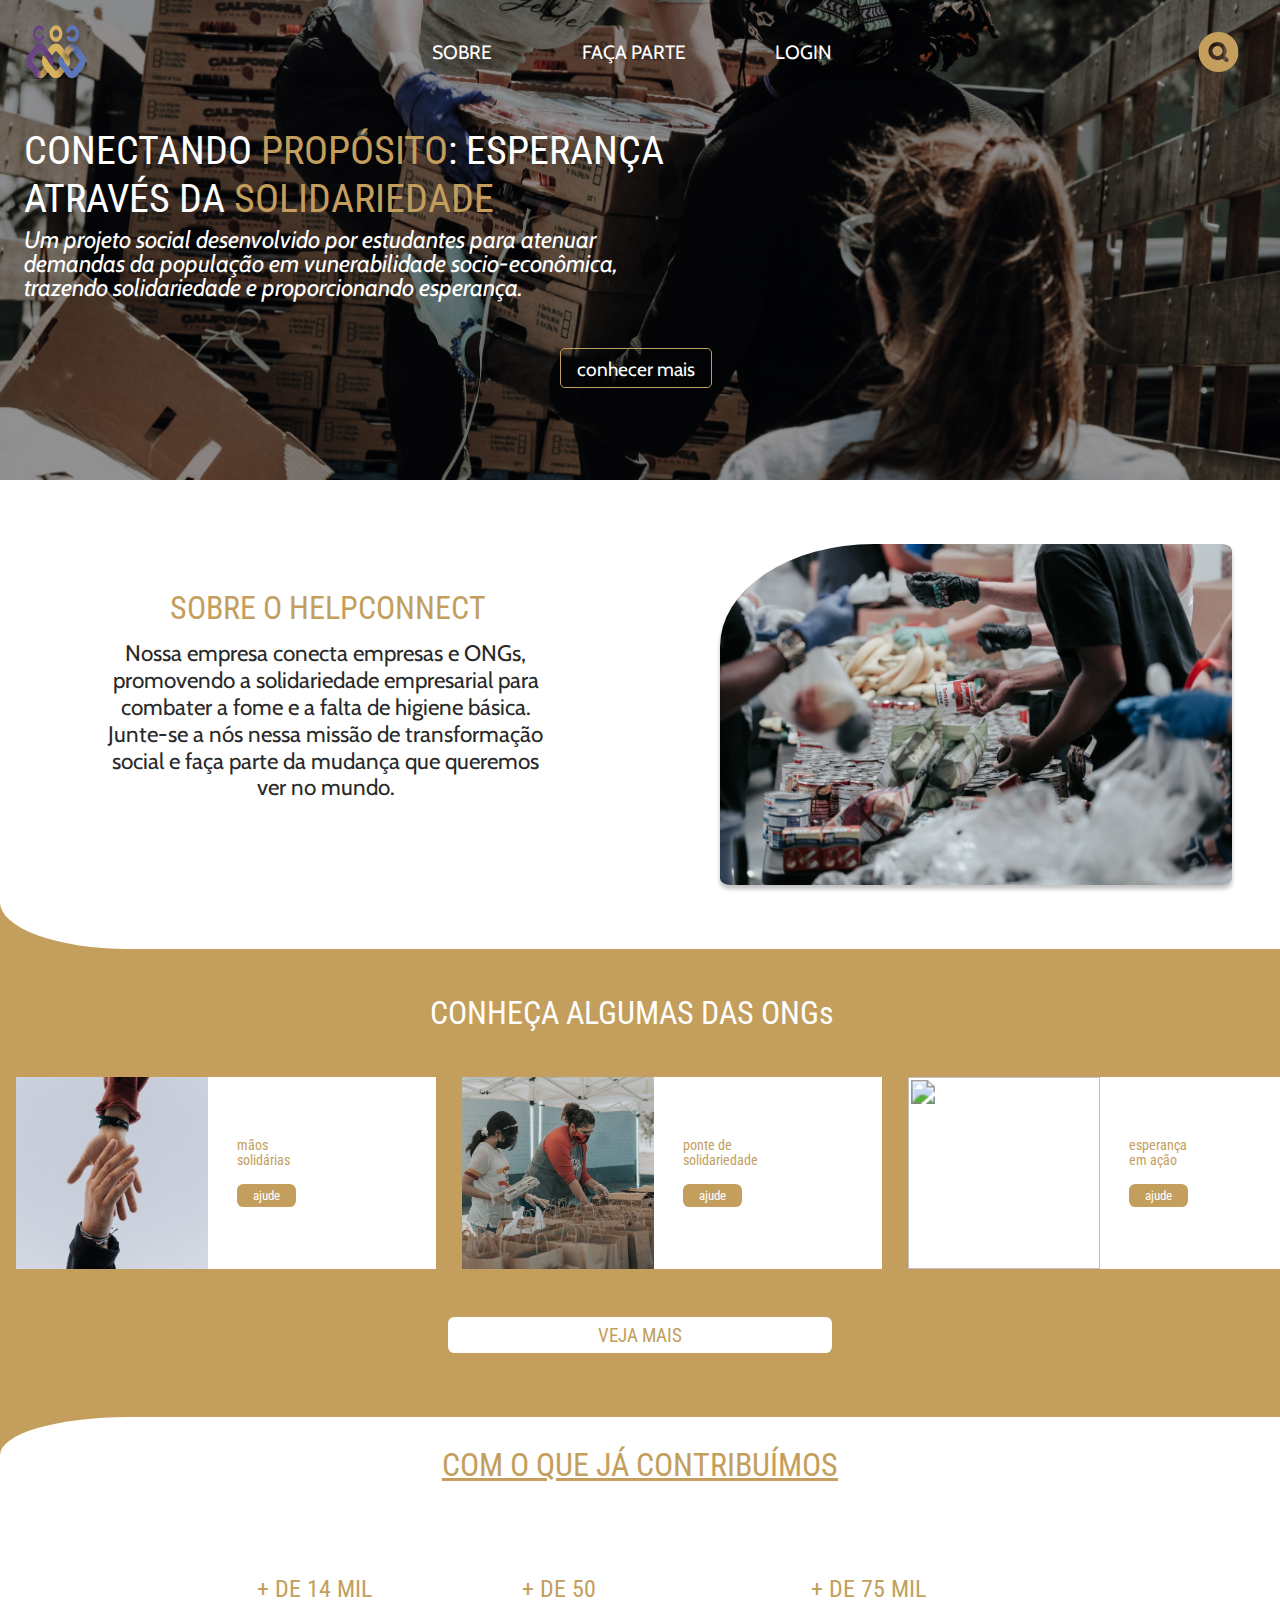
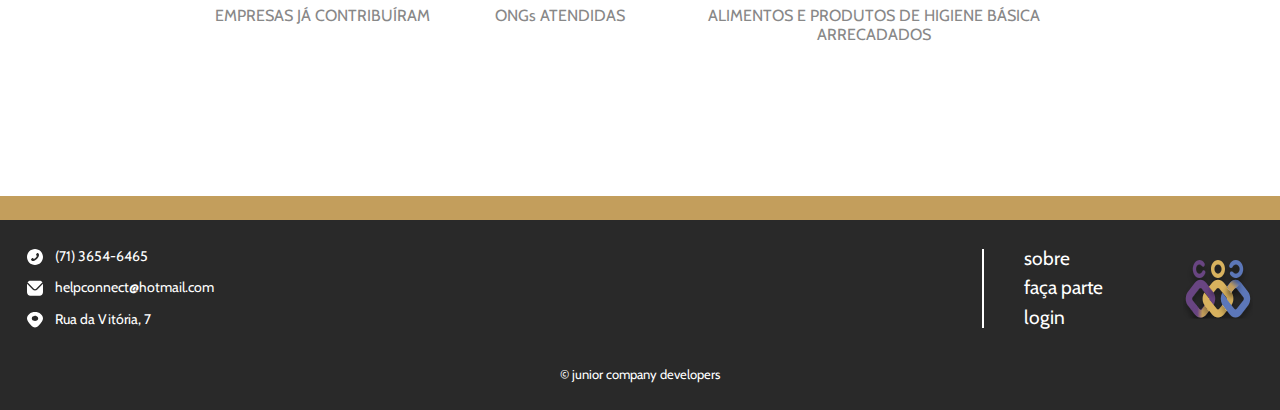
==== index.html @ e2bcf4e2 "Add files via upload" ====
<!DOCTYPE html>
<html lang="pt-br">
<head>
    <meta charset="UTF-8">
    <meta name="viewport" content="width=device-width, initial-scale=1.0">
    <title>HelpConnect</title>
    <link rel="shortcut icon" href="./assets/images/logo.svg" type="image/x-icon">
    <link rel="stylesheet" href="./assets/cdn.jsdelivr.net_npm_swiper@10.0.3_swiper.css" />
    <link rel="stylesheet" href="./assets/style.css">
    <link rel="stylesheet" href="./assets/reset.css">
    <link rel="stylesheet" href="./assets/sobre.css">
    <link rel="stylesheet" href="./assets/ongs.css">
    <link rel="stylesheet" href="./assets/header.css">
    <link rel="stylesheet" href="./assets/footer.css">
    <link rel="stylesheet" href="./assets/colaboracao.css">
    <link rel="stylesheet" href="./assets/botao.css">
</head>
<body>
    <header>
        <nav id="barra-nav">
            <img src="./assets/images/logo.svg" id="logo-helpconnect">
            <ul id="barra-nav-desktop">
                <a href="#sobre"><li class="lista1">SOBRE</li></a>
                <a href="cadastro.html"><li class="lista1">FAÇA PARTE</li></a>
                <a href="login.html"><li class="lista1">LOGIN</li></a>
            </ul>
            <div id="botoes-nav">
                <img src="./assets/images/pesquisa.svg" alt="botao de pesquisar" id="btn-pesquisa">
                <img src="./assets/images/menu-hamburguer.svg" alt="botao de menu" id="btn-menu" onclick="toggleMenu()">
            </div>
        </nav>
        <div id="texto-header">
            <h1>CONECTANDO <span>PROPÓSITO</span>: ESPERANÇA ATRAVÉS DA <span>SOLIDARIEDADE</span></h1>
            <h2>Um projeto social desenvolvido por estudantes para atenuar demandas da população em vunerabilidade socio-econômica, trazendo solidariedade e proporcionando esperança.</h2>
            <button id="botao-conhecer-mais"><a href="login.html">conhecer mais</a></button>
        </div>
    </header>
    <main>
        <section id="sobre">
            <div>
                <h2>SOBRE O HELPCONNECT</h2>
                <p>Nossa empresa conecta empresas e ONGs, promovendo a solidariedade empresarial para combater a fome e a falta de higiene básica. Junte-se a nós nessa missão de transformação social e faça parte da mudança que queremos ver no mundo.</p>    
            </div>
            <img src="./assets/images/imagem1.jpg" id="imagem1">
        </section>
        <section id="conheca-ongs">
            <h2>CONHEÇA ALGUMAS DAS ONGs</h2>
            <div class="swiper mySwiper">
                <div class="swiper-wrapper">
                    <div id="card1" class="swiper-slide">
                        <div class="cards-img">
                            <img src="./assets/images/maos-unidas.jpg" id="ong1"> 
                        </div>
                        <div id="card-info">
                            <h4>mãos solidárias</h4>
                            <button id="btn-ajude">ajude</button> 
                        </div>
                    </div>
                    <div id="card2" class="swiper-slide">
                        <div class="cards-img">
                            <img src="./assets/images/voluntarios.jpg" id="ong2">
                        </div>
                        <div id="card-info">
                            <h4>ponte de solidariedade</h4>
                            <button id="btn-ajude">ajude</button> 
                        </div>
                    </div>
                    <div id="card3" class="swiper-slide">
                        <div class="cards-img">
                            <img src="./assets/images/voluntario.jpg" id="ong2">
                        </div>
                        <div id="card-info">
                            <h4>esperança em ação</h4>
                            <button id="btn-ajude">ajude</button> 
                        </div>
                    </div>
                    <div id="card1" class="swiper-slide">
                        <div class="cards-img">
                            <img src="./assets/images/maos-unidas.jpg" id="ong1"> 
                        </div>
                        <div id="card-info">
                            <h4>mãos solidárias</h4>
                            <button id="btn-ajude">ajude</button> 
                        </div>
                    </div>
                    <div id="card2" class="swiper-slide">
                        <div class="cards-img">
                            <img src="./assets/images/voluntarios.jpg" id="ong2">
                        </div>
                        <div id="card-info">
                            <h4>ponte de solidariedade</h4>
                            <button id="btn-ajude">ajude</button> 
                        </div>
                    </div>
                    <div id="card3" class="swiper-slide">
                        <div class="cards-img">
                            <img src="./assets/images/voluntario.jpg" id="ong2">
                        </div>
                        <div id="card-info">
                            <h4>esperança em ação</h4>
                            <button id="btn-ajude">ajude</button> 
                        </div>
                    </div>
                    <div id="card1" class="swiper-slide">
                        <div class="cards-img">
                            <img src="./assets/images/maos-unidas.jpg" id="ong1"> 
                        </div>
                        <div id="card-info">
                            <h4>mãos solidárias</h4>
                            <button id="btn-ajude">ajude</button> 
                        </div>
                    </div>
                    <div id="card2" class="swiper-slide">
                        <div class="cards-img">
                            <img src="./assets/images/voluntarios.jpg" id="ong2">
                        </div>
                        <div id="card-info">
                            <h4>ponte de solidariedade</h4>
                            <button id="btn-ajude">ajude</button> 
                        </div>
                    </div>
                    <div id="card3" class="swiper-slide">
                        <div class="cards-img">
                            <img src="./assets/images/voluntario.jpg" id="ong2">
                        </div>
                        <div id="card-info">
                            <h4>esperança em ação</h4>
                            <button id="btn-ajude">ajude</button> 
                        </div>
                    </div>
                </div>
            </div>          
            <button id="btn-veja-mais">VEJA MAIS</button>
        </section>
        <section id="colaboracao">
            <h2>COM O QUE JÁ CONTRIBUÍMOS</h2>
            <div id="colabs">
                <div id="colab" class="center">
                    <h3 id="titulo1">+ DE 14 MIL</h3>
                    <p id="texto-colab">EMPRESAS JÁ CONTRIBUÍRAM</p>
                </div>
                <div id="colab" class="center">
                    <h3 id="titulo2">+ DE 50</h3>
                    <p id="texto-colab">ONGs ATENDIDAS</p>
                </div>
                <div id="colab" class="center">
                    <h3 id="titulo3">+ DE 75 MIL</h3>
                    <p id="texto-colab">ALIMENTOS E PRODUTOS DE HIGIENE BÁSICA ARRECADADOS</p>
                </div>
            </div>
        </section>
    </main>
    <footer>
      <div id="info-helpconnect">
          <div id="contatos">
              <div id="telefone">
                  <img src="./assets/images/telefone.svg" alt="Icon de um telefone">
                  <p>(71) 3654-6465</p>
              </div>
              <div id="email">
                  <img src="./assets/images/envelope.svg" alt="Icon de um envelope">
                  <p>helpconnect@hotmail.com</p>
              </div>
              <div id="localizacao">
                  <img src="./assets/images/localizacao.svg" alt="Icon de um ">
                  <p>Rua da Vitória, 7</p>
              </div>
          </div>
          <div id="infos">
              <div id="links">
                  <a href="#">sobre</a>
                  <a href="cadastro.html">faça parte</a>
                  <a href="login.html">login</a>
              </div>
              <img src="./assets/images/logo.svg" alt="Logo da HelpConnect" id="logo">
          </div>
      </div>
      <p id="company-dev">© junior company developers</p>
  </footer>

    <script src="botao.js"></script>

    <script src="https://cdn.jsdelivr.net/npm/swiper@10/swiper-bundle.min.js"></script>

    <script>
        var swiper = new Swiper(".mySwiper", {
            slidesPerView: 3,
            spaceBetween: 10,
            freeMode: true,
            pagination: {
                el: ".swiper-pagination",
                clickable: true,
            },
        });
    </script>
</body>
</html>
---- assets/style.css ----
@import url('https://fonts.googleapis.com/css2?family=Cabin&family=Roboto+Condensed:wght@700&display=swap');
@import url('header.css');


:root {
    --cor-principal: #FFFFFF;
    --cor-destaque: #C39E5C;
    --cor-preta: #292929;
    --cinza: #888888;

    --fonte-titulo: 'Roboto Condensed', sans-serif;
    --fonte-texto: 'Cabin', sans-serif;
}

body {
    background-color: var(--cor-destaque);
}

html {
    scroll-behavior: smooth;
}
---- assets/sobre.css ----
#sobre {
    background-color: var(--cor-principal);
    text-align: center;
    border-radius: 0 0 0 10%;
}

#sobre h2 {
    font-family: var(--fonte-titulo);
    color: var(--cor-destaque);
    padding: 2rem 0 1rem 0;
}

#sobre p {
    width: 90%;
    font-family: var(--fonte-texto);
    font-size: 0.9rem;
    color: var(--cor-preta);
    padding: 0 0 1rem 1rem;
    line-height: 120%;
}

#imagem1 {
    width: 80%;
    margin: 1rem 0 2rem 0;
    border-radius: 30% 2% 2% 2%;
    box-shadow: 0px 4px 4px 0px rgba(0, 0, 0, 0.25);
}

@media screen and (min-width: 1024px) {
    #sobre {
        background-color: var(--cor-principal);
        text-align: center;
        border-radius: 0 0 0 10%;
        display: flex;
        gap: 5%;
    }
    
    #sobre h2 {
        font-family: var(--fonte-titulo);
        font-size: 2rem;
        color: var(--cor-destaque);
        padding: 7rem 0 1rem 0;
    }
    
    #sobre p {
        width: 70%;
        font-family: var(--fonte-texto);
        font-size: 1.4rem;
        color: var(--cor-preta);
        padding: 0 0 1rem 6rem;
        line-height: 120%;
    }
    
    #imagem1 {
        width: 40%;
        margin: 4rem 3rem 4rem 0;
        border-radius: 30% 2% 2% 2%;
        box-shadow: 0px 4px 4px 0px rgba(0, 0, 0, 0.25);
    }
}
---- assets/ongs.css ----
#conheca-ongs {
    background-color: var(--cor-destaque);
    padding-bottom: 2rem;
    overflow: visible;
}

#conheca-ongs h2{
    font-family: var(--fonte-titulo);
    color: var(--cor-principal);
    text-align: center;
    padding: 2rem 0 1rem 0;
}

.cards-img {
    display: none;
}

#card1 {
    background-color: var(--cor-principal);
    display: flex;
    flex-direction: row;
    gap: 5%;
    align-items: center;
    margin: 0 0 1rem 1rem;
    padding: 1rem;
}

#card2 {
    background-color: var(--cor-principal);
    display: flex;
    flex-direction: row;
    gap: 5%;
    align-items: center;
    margin: 0 0 1rem 1rem;
    padding: 1rem;
}

#card3 {
    background-color: var(--cor-principal);
    display: flex;
    flex-direction: row;
    gap: 5%;
    align-items: center;
    margin: 0 0 1rem 1rem;
    padding: 1rem;
}

#card-info h4 {
    font-family: var(--fonte-titulo);
    font-size: 0.9rem;
    color: var(--cor-destaque);
    width: 50%;
    margin: 0 2rem 1rem 0.5rem;
}

#btn-ajude {
    background-color: var(--cor-destaque);
    border: none;
    color: var(--cor-principal);
    font-family: var(--fonte-titulo);
    padding: 0.25rem 1rem;
    border-radius: 0.4rem;
    margin: 0 0.5rem;
}

#btn-ajude:hover {
    background-color: transparent;
    border: 2px solid var(--cor-destaque);
    color: var(--cor-destaque);
}

#btn-veja-mais {
    background-color: var(--cor-principal);
    border: none;
    color: var(--cor-destaque);
    font-family: var(--fonte-titulo);
    padding: 0.4rem 3rem;
    border-radius: 0.4rem;
    width: 50%;
    margin: 0 6rem;
}

#btn-veja-mais:hover {
    background-color: var(--cor-preta);
    color: var(--cor-principal);
}

@media screen and (min-width: 1024px) {
    #conheca-ongs {
        background-color: var(--cor-destaque);
        padding-bottom: 2rem;
        overflow: visible;
    }

    #conheca-ongs img {
        zoom: 1.5;
    }

    .cards-img {
        display: block;
        width: 12rem;
        height: 12rem;
    }

    .cards-img img {
        margin: auto;
        width: 100%;
        height: 100%;
        object-fit: cover;
    }

    #conheca-ongs h2{
        font-family: var(--fonte-titulo);
        font-size: 2rem;
        color: var(--cor-principal);
        text-align: center;
        padding: 3rem 1rem 3rem 0;
    }
      
    #card1 {
        background-color: var(--cor-principal);
        display: flex;
        flex-direction: row;
        align-items: center;
        margin: 0 0 1rem 1rem;
        padding: 0;
    }
    
    #card2 {
        background-color: var(--cor-principal);
        display: flex;
        flex-direction: row;
        align-items: center;
        margin: 0 0 1rem 1rem;
        padding: 0;
    }
    
    #card3 {
        background-color: var(--cor-principal);
        display: flex;
        flex-direction: row;
        align-items: center;
        margin: 0 0 1rem 1rem;
        padding: 0;
    }
    
    #card-info h4 {
        font-family: var(--fonte-titulo);
        font-size: 0.9rem;
        color: var(--cor-destaque);
        width: 50%;
        margin: 0 2rem 1rem 0.5rem;
    }
    
    #btn-ajude {
        background-color: var(--cor-destaque);
        border: none;
        color: var(--cor-principal);
        font-family: var(--fonte-titulo);
        padding: 0.25rem 1rem;
        border-radius: 0.4rem;
        margin: 0 0.5rem;
    }
    
    #btn-veja-mais {
        background-color: var(--cor-principal);
        border: none;
        color: var(--cor-destaque);
        font-family: var(--fonte-titulo);
        font-size: 1.2rem;
        padding: 0.4rem 3rem;
        border-radius: 0.4rem;
        width: 30%;
        margin: 2rem 28rem;
    }
}
---- assets/header.css ----
header {
    background-image: url(./images/background-header.jpg);
    background-size: cover;
    background-position: center;
    background-blend-mode: multiply;
    background-color: rgb(165, 165, 165);
    background-repeat: no-repeat;
    height: 15rem;
}

#logo-helpconnect {
    width: 10%;
    margin: 1.5rem 0 0 1.5rem;
}

#barra-nav {
    display: flex;
    justify-content: space-between;
    align-items: start;
    width: 100%;
}

#barra-nav-desktop {
    display: none;
}

#botoes-nav {
    display: flex;
    justify-content: space-between;
}

#btn-pesquisa {
    width: 40px;
    height: 40px;
    margin: 1.5rem 1rem 0 0;
}

#btn-menu {
    width: 35px;
    margin: 1.5rem 2rem 0 0;
}

#texto-header {
    color: var(--cor-principal);
}

#texto-header h1 {
    font-family: var(--fonte-titulo);
    width: 60%;
    margin: 1rem 0 0.3rem 1.5rem;
    line-height: 120%;
}

span {
    color: var(--cor-destaque);
}

#texto-header h2 {
    font-family: var(--fonte-texto);
    font-style: italic;
    font-size: 0.7rem;
    width: 70%;
    margin: 0 0 0 1.5rem;
}

#botao-conhecer-mais {
    background-color: transparent;
    font-family: var(--fonte-texto);
    color: var(--cor-principal);
    border: 1px solid var(--cor-destaque);
    border-radius: 0.3125rem;
    padding: 0.3rem 1rem;
    margin: 1rem 0 0 8rem;
}

#botao-conhecer-mais a {
    color: var(--cor-principal);
    text-decoration: none;
}

#botao-conhecer-mais:hover {
    background-color: var(--cor-destaque);
}

@media screen and (min-width: 1024px) {
    header {
        height: 30rem;
    }
    
    #logo-helpconnect {
        width: 5%;
        margin: 1.5rem 0 0 1.5rem;
    }
    
    #barra-nav {
        width: 100%;
        display: flex;
        justify-content: space-between;
        align-items: start;
    }
    
    #barra-nav-desktop {
        display: flex;
        flex-direction: row;
        justify-content: center;
        gap: 10%;
        width: 70%;
        margin-top: 2.5rem;
        color: var(--cor-principal);
    }

    .nav-lista:hover {
        color: var(--cor-destaque);
    }

    a {
        color: var(--cor-principal);
        text-decoration: none;
        font-family: var(--fonte-texto);
        font-size: 1.2rem;
    }
    
    #botoes-nav {
        display: block;
    }
    
    #btn-pesquisa {
        width: 60%;
        margin: 2rem 3rem 0 0;
    }
    
    #btn-menu {
        display: none;
        width: 40%;
        margin: 1.5rem 2rem 0 0;
    }
    
    #texto-header {
        color: var(--cor-principal);
    }
    
    #texto-header h1 {
        font-family: var(--fonte-titulo);
        font-size: 2.5rem;
        width: 50%;
        margin: 3rem 0 0.3rem 1.5rem;
        line-height: 120%;
    }
    
    #texto-header h2 {
        font-family: var(--fonte-texto);
        font-style: italic;
        font-size: 1.5rem;
        width: 50%;
        margin: 0 0 0 1.5rem;
    }
    
    #botao-conhecer-mais {
        background-color: transparent;
        font-family: var(--fonte-texto);
        font-size: 1.5rem;
        color: var(--cor-principal);
        border: 1px solid var(--cor-destaque);
        border-radius: 0.3125rem;
        padding: 0.3rem 1rem;
        margin: 3rem 0 0 35rem;
    }
}
---- assets/footer.css ----
footer {
    display: flex;
    flex-direction: column;
    justify-content: center;
    width: 100%;
    height: 190px;
    margin-top: 24px;
    background-color: #292929;
    color: #FFFFFF;
    font-family: 'Cabin';
}

#info-helpconnect {
    display: flex;
    justify-content: center;
    margin-left: 20px;
    gap: 50px;
}

#contatos {
    display: flex;
    flex-direction: column;
    gap: 15px;
}

#telefone, #email, #localizacao {
    display: flex;
    gap: 12px;
    font-size: 14px;
}

#telefone img, #email img, #localizacao img {
    width: 16px;
}

#logo {
    width: 70px;
}

#company-dev {
    font-size: 13px;
    text-align: center;
    margin-top: 40px;
}

#links {
    display: none;
}

@media only screen and (min-width: 650px) {

    #info-helpconnect {
        gap: 15%;
        margin-left: 0;
    }

    #infos {
        display: flex;
        gap: 80px;
    }

    #links {
        display: flex;
        flex-direction: column;
        gap: 10px;
        border-left: 2px solid #FFFFFF;
        padding-left: 70px;
    }

    #links a {
        text-decoration: none;
        color: #FFFFFF;
    }
}

@media only screen and (min-width: 1200px) {

    #info-helpconnect {
        gap: 60%;
        margin-left: 0;
    }

    #infos {
        display: flex;
        gap: 80px;
    }

    #links {
        display: flex;
        flex-direction: column;
        gap: 10px;
        border-left: 2px solid #FFFFFF;
        padding-left: 40px;
    }

    #links a {
        text-decoration: none;
        color: #FFFFFF;
    }
}
---- assets/colaboracao.css ----
#colaboracao {
    background-color: var(--cor-principal);
    text-align: center;
    border-radius: 10% 0 0 0;
    padding: 2rem 0;
}

#colaboracao h2 {
    font-family: var(--fonte-titulo);
    text-decoration: underline;
    color: var(--cor-destaque);
    padding-bottom: 2rem;
}

#colab h3 {
    font-family: var(--fonte-titulo);
    color: var(--cor-destaque);
    padding-bottom: 0.3rem;
}

#colab p {
    font-family: var(--fonte-texto);
    color: var(--cinza);
    font-size: 0.8rem;
    padding-bottom: 1.5rem;
    padding-left: 3.5rem;
    width: 70%;
}

@media screen and (min-width: 1024px) {
    #colaboracao {
        background-color: var(--cor-principal);
        text-align: center;
        border-radius: 10% 0 0 0;
        padding: 2rem 0 8rem 0;
    }

    #colabs {
        display: flex;
        flex-direction: row;
        justify-content: center;
        margin-top: 4rem;
    }

    #colaboracao h2 {
        font-family: var(--fonte-titulo);
        font-size: 2rem;
        text-decoration: underline;
        color: var(--cor-destaque);
        padding-bottom: 2rem;
    }

    #colab {
        justify-content: center;
    }
    
    #colab h3 {
        font-family: var(--fonte-titulo);
        font-size: 1.5rem;
        color: var(--cor-destaque);
        padding-bottom: 0.3rem;
        padding-right: 0rem;
    }

    #titulo1 {
        padding-left: 2.5rem;
    }

    #titulo2 {
        padding-left: 4.5rem;
    }
    
    #colab p {
        font-size: 1rem;
        width: 80%;
        line-height: 120%;
    }
}
---- assets/botao.css ----
#barra-nav-desktop {
    display: none; /* Hide the menu by default */
    position: absolute;
    list-style-type: none;
    margin-top: 4.3rem;
    margin-left: 14.7rem;
    padding: 1rem 1rem 1rem 1.5rem;
    text-align: right;
    line-height: 200%;
    background-color: var(--cor-preta);
    color: var(--cor-principal);
    font-size: 0.8rem;
}

#barra-nav-desktop a {
    text-decoration: none;
    color: var(--cor-principal);
    font-family: var(--fonte-texto);
}

#barra-nav-desktop a:hover {
    color: var(--cor-destaque);
}

#btn-menu {
    cursor: pointer;
}

/* Optional styling for the active menu item */
#barra-nav-desktop li.active {
    background-color: #ccc;
}

@media screen and (min-width: 1024px) {
    header {
        height: 30rem;
    }
    
    #logo-helpconnect {
        width: 5%;
        margin: 1.5rem 0 0 1.5rem;
    }
    
    #barra-nav {
        display: flex;
        justify-content: space-between;
        align-items: start;
    }
    
    #barra-nav-desktop {
        display: flex;
        flex-direction: row;
        justify-content: center;
        gap: 10%;
        width: 70%;
        margin-top: 1.5rem;
        margin-left: 10rem;
        color: var(--cor-principal);
        background-color: transparent;
    }

    #barra-nav-desktop li:hover {
        background-color: none;
    }

    .nav-lista:hover {
        color: var(--cor-destaque);
    }

    a {
        color: var(--cor-principal);
        text-decoration: none;
        font-family: var(--fonte-texto);
        font-size: 1.2rem;
    }
    
    #botoes-nav {
        display: block;
    }
    
    #btn-pesquisa {
        width: 60%;
        margin: 2rem 3rem 0 0;
    }
    
    #btn-menu {
        display: none;
        width: 40%;
        margin: 1.5rem 2rem 0 0;
    }
}
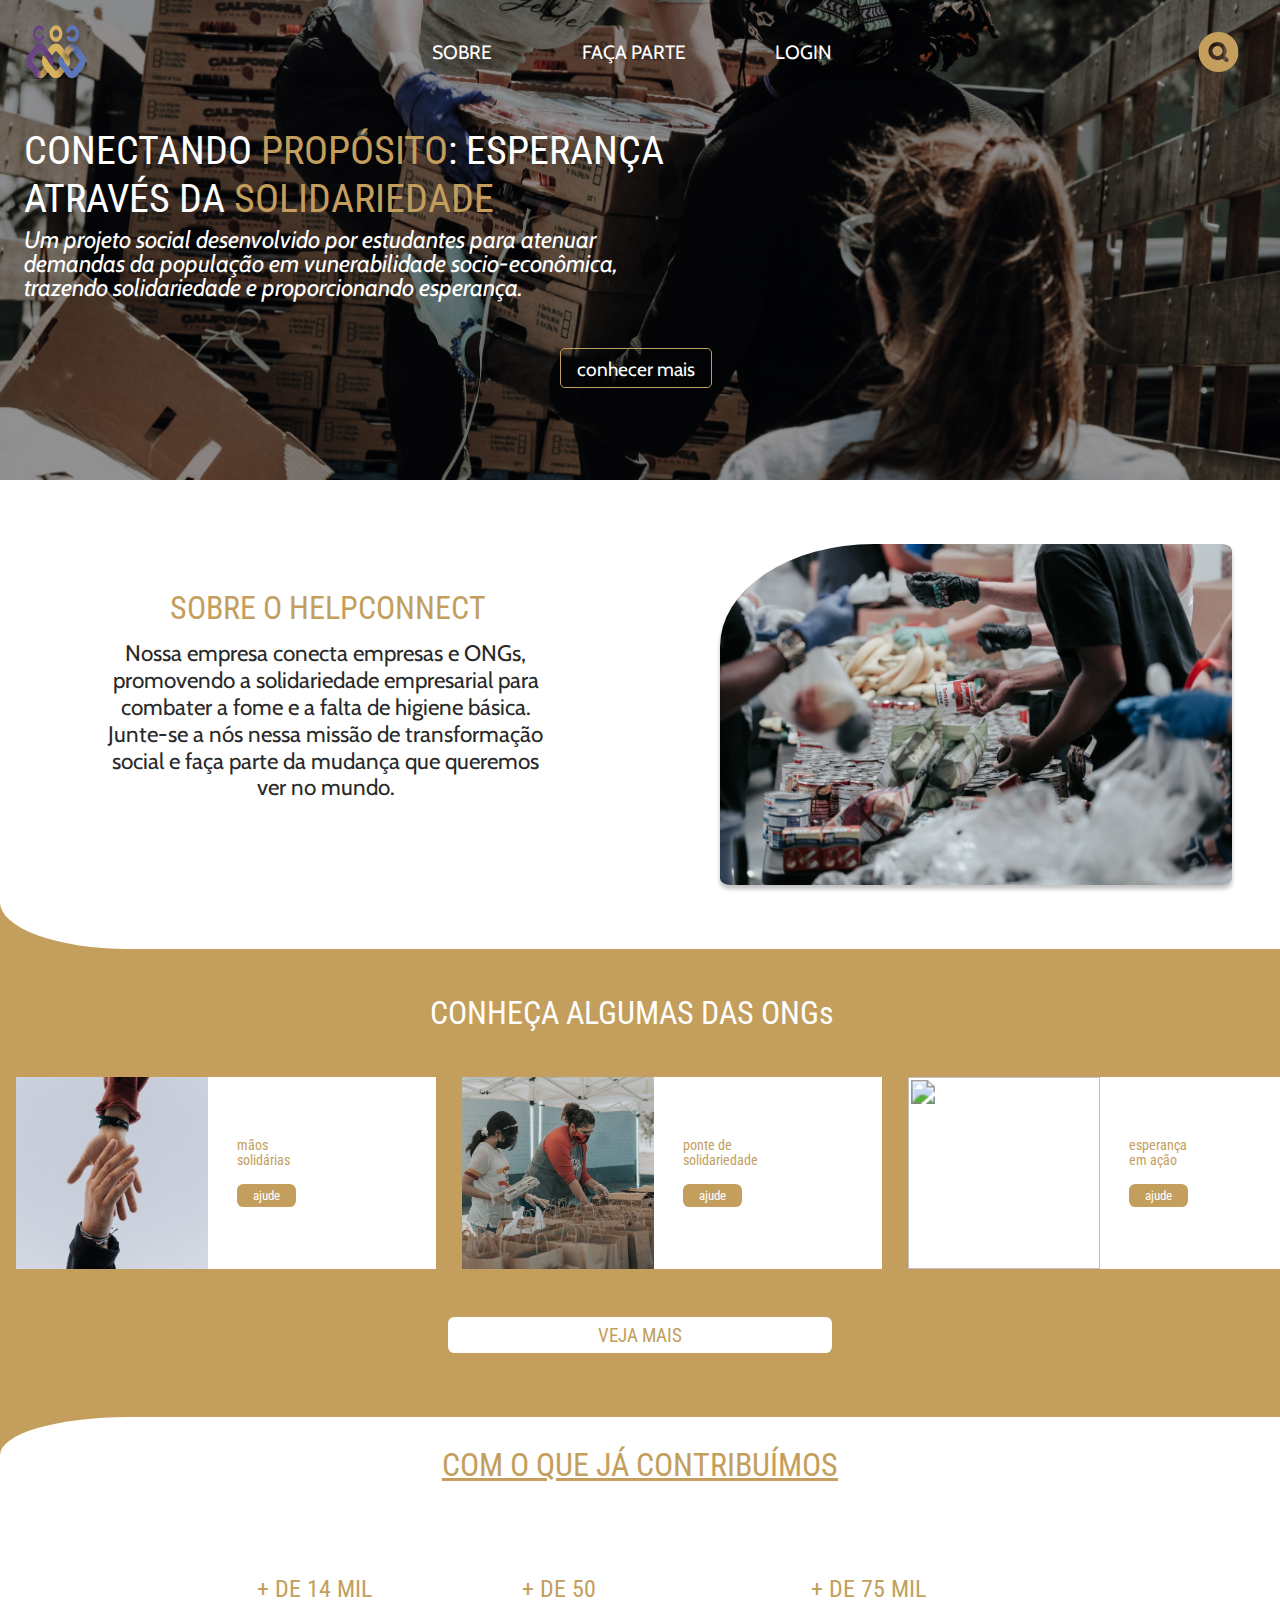
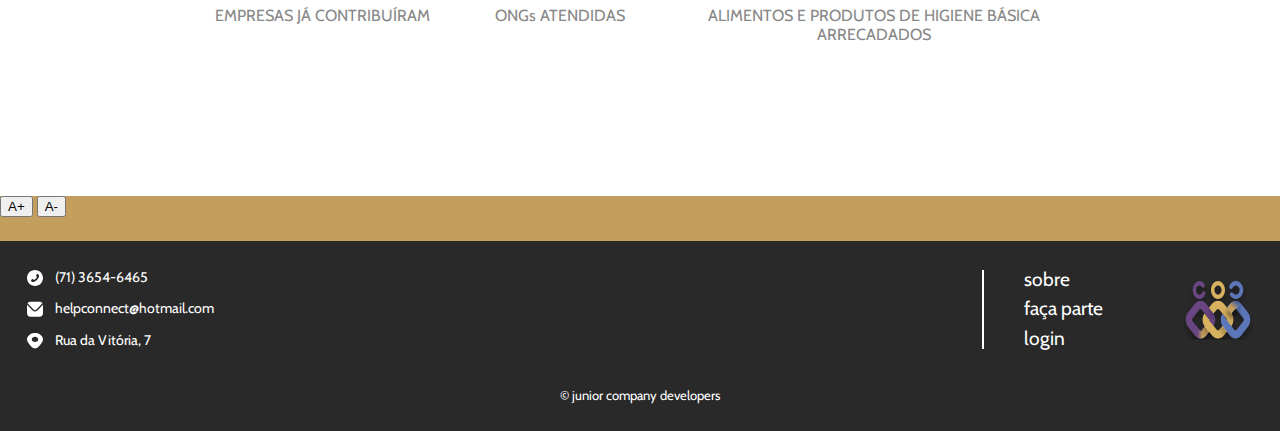
==== commit 8d9d04fb: "update index.html" ====
--- a/index.html
+++ b/index.html
@@ -149,6 +149,10 @@
                 </div>
             </div>
         </section>
+        <div id="mudar-fontsize">
+            <button id="aumentar-fontsize">A+</button>
+            <button id="diminuir-font-size">A-</button>
+        </div>
     </main>
     <footer>
       <div id="info-helpconnect">
@@ -177,7 +181,7 @@
       </div>
       <p id="company-dev">© junior company developers</p>
   </footer>
-
+    <script src="main.js"></script>
     <script src="botao.js"></script>
 
     <script src="https://cdn.jsdelivr.net/npm/swiper@10/swiper-bundle.min.js"></script>
